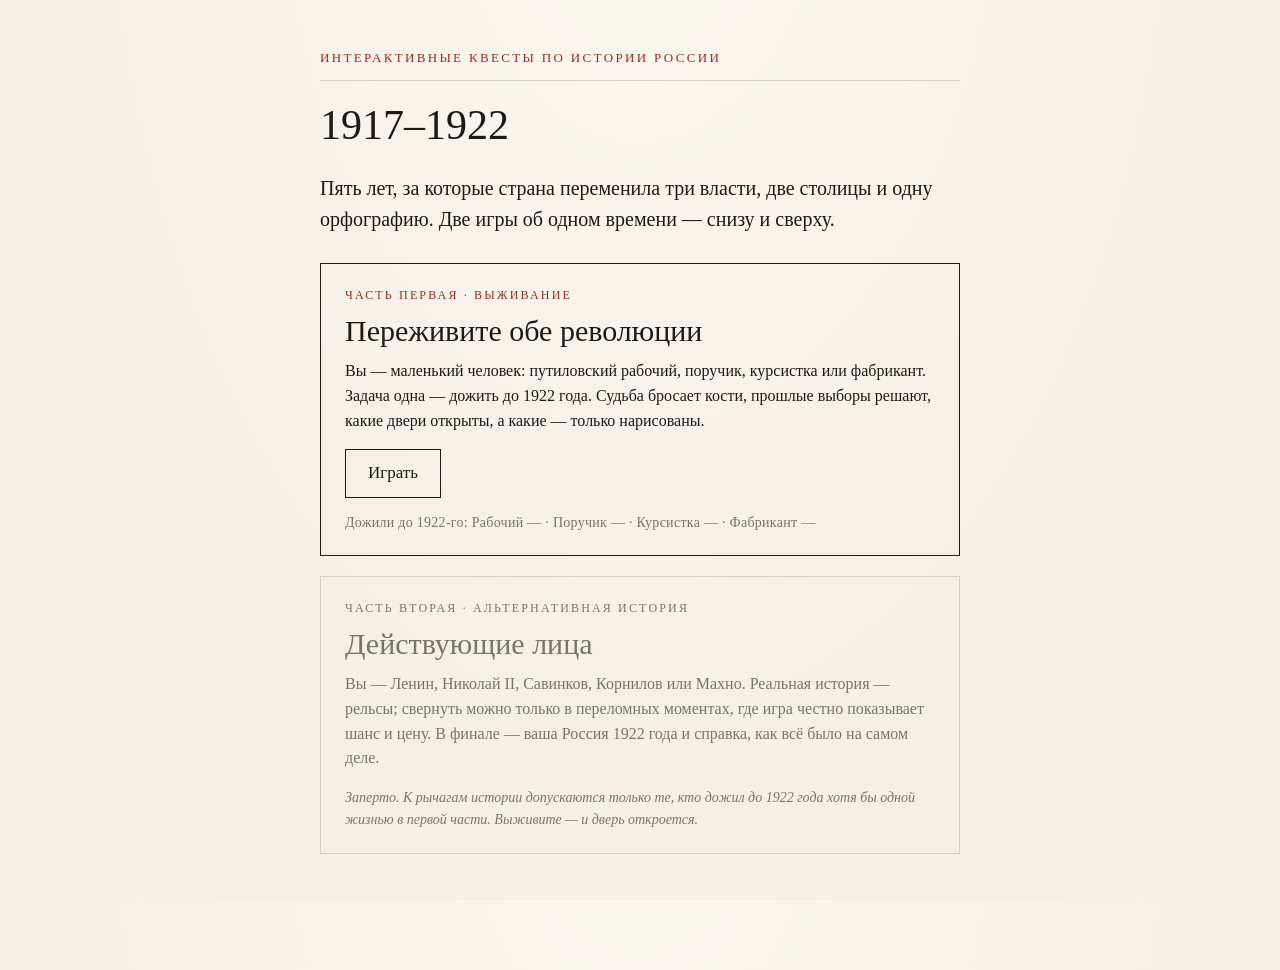
==== index.html @ d0fa3179 "fix" ====
<!DOCTYPE html>
<html lang="ru">
<head>
<meta charset="utf-8">
<meta name="viewport" content="width=device-width, initial-scale=1">
<title>1917–1922: интерактивные квесты по истории России</title>
<link rel="stylesheet" href="style.css?v=6">
<style>
.menu-part { border: 1px solid var(--ink); padding: 22px 24px; margin-bottom: 20px; }
.menu-part.locked { border-color: var(--line); color: var(--muted); }
.menu-eyebrow { font-size: 12px; letter-spacing: .18em; text-transform: uppercase; color: var(--accent); margin-bottom: 8px; }
.menu-part.locked .menu-eyebrow { color: var(--muted); }
.menu-part h2 { margin-bottom: 10px; }
.menu-part p { font-size: 16px; margin-bottom: 16px; }
.menu-lock { font-size: 14px; font-style: italic; margin-top: 4px; }
.menu-progress { font-size: 14px; color: var(--muted); margin-top: 14px; letter-spacing: .02em; }
.menu-progress b { color: var(--ink); font-weight: normal; }
.menu-part.locked .menu-progress b { color: var(--muted); }
a.menu-play { display: inline-block; font: inherit; font-size: 17px; color: var(--ink); border: 1px solid var(--ink); padding: 10px 22px; text-decoration: none; transition: background .15s, color .15s; }
a.menu-play:hover { background: var(--ink); color: var(--paper); }
</style>
</head>
<body>
<div id="app">
  <div class="card intro">
    <div class="meta">Интерактивные квесты по истории России</div>
    <h1>1917–1922</h1>
    <div class="body">
      <p>Пять лет, за которые страна переменила три власти, две столицы и одну орфографию. Две игры об одном времени — снизу и сверху.</p>
    </div>

    <div class="menu-part" style="margin-top:28px">
      <div class="menu-eyebrow">Часть первая · выживание</div>
      <h2>Переживите обе революции</h2>
      <p>Вы — маленький человек: путиловский рабочий, поручик, курсистка или фабрикант. Задача одна — дожить до 1922 года. Судьба бросает кости, прошлые выборы решают, какие двери открыты, а какие — только нарисованы.</p>
      <a class="menu-play" href="v1.html">Играть</a>
      <div class="menu-progress" id="progress"></div>
    </div>

    <div class="menu-part" id="part2">
      <div class="menu-eyebrow">Часть вторая · альтернативная история</div>
      <h2>Действующие лица</h2>
      <p>Вы — Ленин, Николай II, Савинков, Корнилов или Махно. Реальная история — рельсы; свернуть можно только в переломных моментах, где игра честно показывает шанс и цену. В финале — ваша Россия 1922 года и справка, как всё было на самом деле.</p>
      <span id="p2action"></span>
    </div>
  </div>
</div>
<script>
(function () {
  var BGS = [
    ['worker', 'Рабочий'],
    ['officer', 'Поручик'],
    ['intel', 'Курсистка'],
    ['merchant', 'Фабрикант'],
  ];
  var survived = false, chips = [];
  try {
    survived = localStorage.getItem('rr_survived') === '1';
    chips = BGS.map(function (b) {
      var ok = localStorage.getItem('rr_survived_' + b[0]) === '1';
      return ok ? '<b>' + b[1] + ' ✓</b>' : b[1] + ' —';
    });
  } catch (e) { survived = true; }

  document.getElementById('progress').innerHTML = chips.length
    ? 'Дожили до 1922-го: ' + chips.join(' · ')
    : '';

  var part2 = document.getElementById('part2');
  var action = document.getElementById('p2action');
  if (survived) {
    action.innerHTML = '<a class="menu-play" href="v2.html">Играть</a>';
  } else {
    part2.className += ' locked';
    action.innerHTML = '<div class="menu-lock">Заперто. К рычагам истории допускаются только те, кто дожил до 1922 года хотя бы одной жизнью в первой части. Выживите — и дверь откроется.</div>';
  }
})();
</script>
</body>
</html>
---- style.css ----
/* «Арзамасовский» бумажный стиль: серьёзная гарнитура, кремовая бумага, тёмно-красный акцент */

* { margin: 0; padding: 0; box-sizing: border-box; }

:root {
  --paper: #f5f0e6;
  --ink: #1c1a17;
  --accent: #9e2b25;
  --muted: #7a7469;
  --line: #d8d0bf;
}

html { height: 100%; }

body {
  min-height: 100%;
  background: var(--paper);
  background-image: radial-gradient(ellipse at 50% -20%, #fbf8f1 0%, var(--paper) 60%);
  color: var(--ink);
  font-family: Georgia, 'Times New Roman', serif;
  font-size: 19px;
  line-height: 1.55;
  padding: 48px 16px 96px;
}

#app { max-width: 640px; margin: 0 auto; }

.card { animation: appear .45s ease both; }
@keyframes appear {
  from { opacity: 0; transform: translateY(12px); }
  to   { opacity: 1; transform: none; }
}

.meta {
  font-size: 13px;
  letter-spacing: .18em;
  text-transform: uppercase;
  color: var(--accent);
  margin-bottom: 20px;
  padding-bottom: 12px;
  border-bottom: 1px solid var(--line);
}

h1 {
  font-size: 42px;
  line-height: 1.15;
  font-weight: normal;
  margin-bottom: 24px;
}

h2 {
  font-size: 30px;
  line-height: 1.2;
  font-weight: normal;
  margin-bottom: 18px;
}

.body p { margin-bottom: 16px; }
.body p:last-child { margin-bottom: 0; }

.choices { margin-top: 32px; }

.choice { margin-bottom: 14px; }

.choice button {
  display: block;
  width: 100%;
  text-align: left;
  font: inherit;
  font-size: 17px;
  line-height: 1.45;
  color: var(--ink);
  background: transparent;
  border: 1px solid var(--ink);
  padding: 13px 18px;
  cursor: pointer;
  transition: background .15s, color .15s;
}

.choice button:hover:not(:disabled) {
  background: var(--ink);
  color: var(--paper);
}

.choice.locked button {
  border-color: var(--line);
  color: var(--muted);
  cursor: not-allowed;
  background: transparent;
}

.locked-why {
  font-size: 14px;
  font-style: italic;
  color: var(--muted);
  padding: 6px 18px 0;
}

/* выбор персонажа */
.bg-choice button { padding: 16px 18px; }
.bg-name { display: block; font-size: 20px; margin-bottom: 4px; }
.bg-desc { display: block; font-size: 15px; font-style: italic; opacity: .75; }

/* интерлюдии */
.result .body { font-style: normal; }
.result .body p:first-child::first-letter { }

/* бросок судьбы */
.roll-overlay {
  position: fixed; inset: 0;
  background: rgba(28, 26, 23, .88);
  display: flex; align-items: center; justify-content: center;
  z-index: 10;
  animation: fadein .25s ease both;
}
@keyframes fadein { from { opacity: 0; } to { opacity: 1; } }

.roll-box { text-align: center; color: var(--paper); }
.roll-box .die { font-size: 96px; line-height: 1; }
.roll-box .roll-label {
  margin-top: 12px;
  font-size: 14px;
  letter-spacing: .18em;
  text-transform: uppercase;
  font-family: Georgia, serif;
}

/* концовки */
.ending .meta { border-bottom-color: currentColor; }

.ending.death {
  background: #171512;
  color: #efe8da;
  margin: -12px -20px;
  padding: 36px 20px 44px;
}
@media (min-width: 700px) {
  .ending.death { margin: -12px -36px; padding: 40px 36px 48px; }
}
.ending.death .meta { color: #c8543f; border-bottom-color: #3a352e; }
.ending.death .note { border-color: #3a352e; }
.ending.death .choice button { border-color: #efe8da; color: #efe8da; }
.ending.death .choice button:hover { background: #efe8da; color: #171512; }
.ending.death .path { color: #a89f8f; }

.ending.emigration .meta { color: #6c6353; border-bottom-color: var(--line); }
.ending.survival .meta { color: #4a5d3a; border-bottom-color: var(--line); }

.note {
  margin-top: 28px;
  padding: 16px 18px;
  border: 1px solid var(--line);
  font-size: 15px;
  line-height: 1.5;
}

.note-title {
  font-size: 12px;
  letter-spacing: .18em;
  text-transform: uppercase;
  color: var(--muted);
  margin-bottom: 8px;
}

.path { margin-top: 24px; font-size: 15px; color: var(--muted); }
.path ul { list-style: none; margin-top: 4px; }
.path li { padding: 3px 0; }
.path li::before { content: '— '; }

.intro .body p { font-size: 20px; }
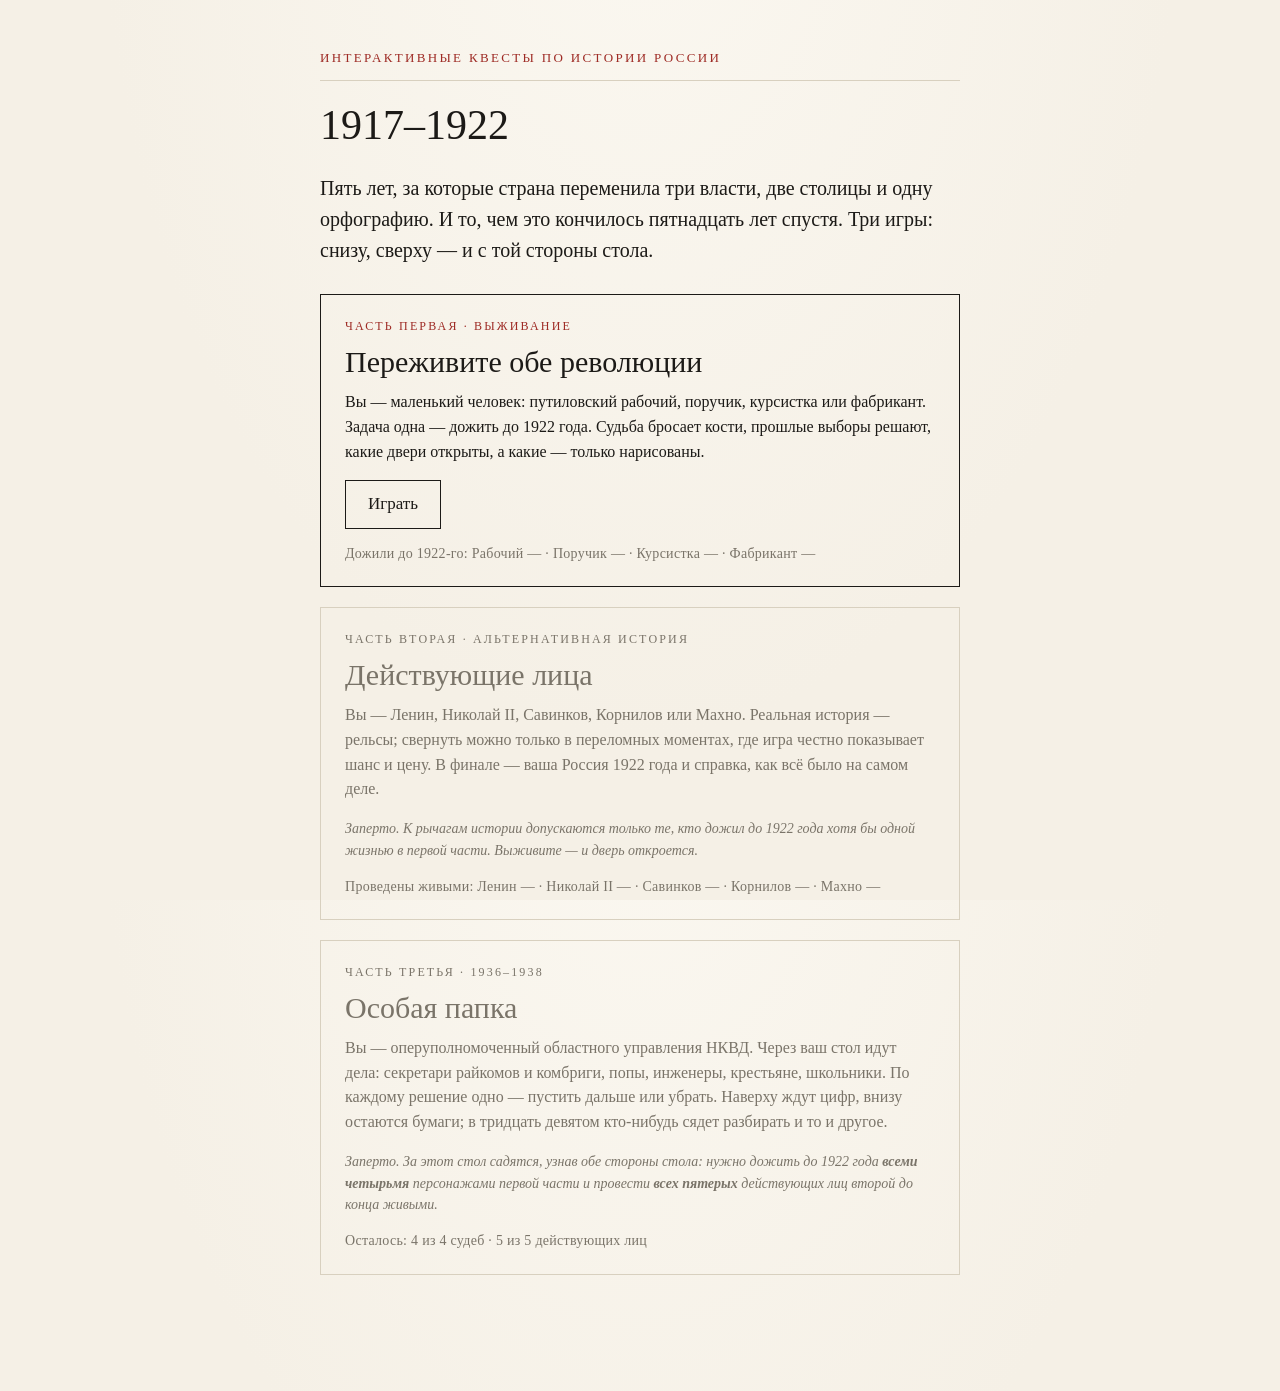
==== commit a4ea7ced: "added new mode + glossary" ====
--- a/index.html
+++ b/index.html
@@ -4,7 +4,7 @@
 <meta charset="utf-8">
 <meta name="viewport" content="width=device-width, initial-scale=1">
 <title>1917–1922: интерактивные квесты по истории России</title>
-<link rel="stylesheet" href="style.css?v=6">
+<link rel="stylesheet" href="style.css?v=12">
 <style>
 .menu-part { border: 1px solid var(--ink); padding: 22px 24px; margin-bottom: 20px; }
 .menu-part.locked { border-color: var(--line); color: var(--muted); }
@@ -26,7 +26,7 @@
     <div class="meta">Интерактивные квесты по истории России</div>
     <h1>1917–1922</h1>
     <div class="body">
-      <p>Пять лет, за которые страна переменила три власти, две столицы и одну орфографию. Две игры об одном времени — снизу и сверху.</p>
+      <p>Пять лет, за которые страна переменила три власти, две столицы и одну орфографию. И то, чем это кончилось пятнадцать лет спустя. Три игры: снизу, сверху — и с той стороны стола.</p>
     </div>
 
     <div class="menu-part" style="margin-top:28px">
@@ -42,6 +42,15 @@
       <h2>Действующие лица</h2>
       <p>Вы — Ленин, Николай II, Савинков, Корнилов или Махно. Реальная история — рельсы; свернуть можно только в переломных моментах, где игра честно показывает шанс и цену. В финале — ваша Россия 1922 года и справка, как всё было на самом деле.</p>
       <span id="p2action"></span>
+      <div class="menu-progress" id="progress2"></div>
+    </div>
+
+    <div class="menu-part" id="part3">
+      <div class="menu-eyebrow">Часть третья · 1936–1938</div>
+      <h2>Особая папка</h2>
+      <p>Вы — оперуполномоченный областного управления НКВД. Через ваш стол идут дела: секретари райкомов и комбриги, попы, инженеры, крестьяне, школьники. По каждому решение одно — пустить дальше или убрать. Наверху ждут цифр, внизу остаются бумаги; в тридцать девятом кто-нибудь сядет разбирать и то и другое.</p>
+      <span id="p3action"></span>
+      <div class="menu-progress" id="progress3"></div>
     </div>
   </div>
 </div>
@@ -74,6 +83,39 @@
     part2.className += ' locked';
     action.innerHTML = '<div class="menu-lock">Заперто. К рычагам истории допускаются только те, кто дожил до 1922 года хотя бы одной жизнью в первой части. Выживите — и дверь откроется.</div>';
   }
+
+  /* ---- часть третья: допуск только за полное прохождение первых двух ---- */
+  var CAMPS = [
+    ['lenin', 'Ленин'],
+    ['tsar', 'Николай II'],
+    ['savinkov', 'Савинков'],
+    ['kornilov', 'Корнилов'],
+    ['makhno', 'Махно'],
+  ];
+  var get = function (k) {
+    try { return localStorage.getItem(k) === '1'; } catch (e) { return false; }
+  };
+  var bgDone = BGS.map(function (b) { return get('rr_survived_' + b[0]); });
+  var campDone = CAMPS.map(function (c) { return get('rr_v2_alive_' + c[0]); });
+  var all = function (a) { return a.every(function (x) { return x; }); };
+
+  document.getElementById('progress2').innerHTML = 'Проведены живыми: ' +
+    CAMPS.map(function (c, i) {
+      return campDone[i] ? '<b>' + c[1] + ' ✓</b>' : c[1] + ' —';
+    }).join(' · ');
+
+  var part3 = document.getElementById('part3');
+  var action3 = document.getElementById('p3action');
+  if (all(bgDone) && all(campDone)) {
+    action3.innerHTML = '<a class="menu-play" href="v3.html">Играть</a>';
+    document.getElementById('progress3').innerHTML = 'Допуск оформлен.';
+  } else {
+    part3.className += ' locked';
+    action3.innerHTML = '<div class="menu-lock">Заперто. За этот стол садятся, узнав обе стороны стола: нужно дожить до 1922 года <b>всеми четырьмя</b> персонажами первой части и провести <b>всех пятерых</b> действующих лиц второй до конца живыми.</div>';
+    document.getElementById('progress3').innerHTML =
+      'Осталось: ' + bgDone.filter(function (x) { return !x; }).length + ' из 4 судеб · ' +
+      campDone.filter(function (x) { return !x; }).length + ' из 5 действующих лиц';
+  }
 })();
 </script>
 </body>
--- a/style.css
+++ b/style.css
@@ -168,3 +168,31 @@
 .path li::before { content: '— '; }
 
 .intro .body p { font-size: 20px; }
+
+/* ---------- глоссарий: сноски ---------- */
+
+.gloss {
+  border-bottom: 1px dotted var(--accent);
+  cursor: help;
+}
+.gloss:hover { background: rgba(158, 43, 37, .07); }
+.gloss:focus-visible {
+  outline: 2px solid var(--accent);
+  outline-offset: 2px;
+}
+.ending.death .gloss { border-bottom-color: #c8543f; }
+.ending.death .gloss:hover { background: rgba(200, 84, 63, .15); }
+
+.gloss-tip {
+  position: absolute;
+  z-index: 60;
+  background: #171512;
+  color: #efe8da;
+  padding: 11px 14px;
+  font-family: Georgia, 'Times New Roman', serif;
+  font-size: 15px;
+  line-height: 1.45;
+  box-shadow: 0 6px 24px rgba(0, 0, 0, .35);
+  pointer-events: none;
+}
+.gloss-tip[hidden] { display: none; }
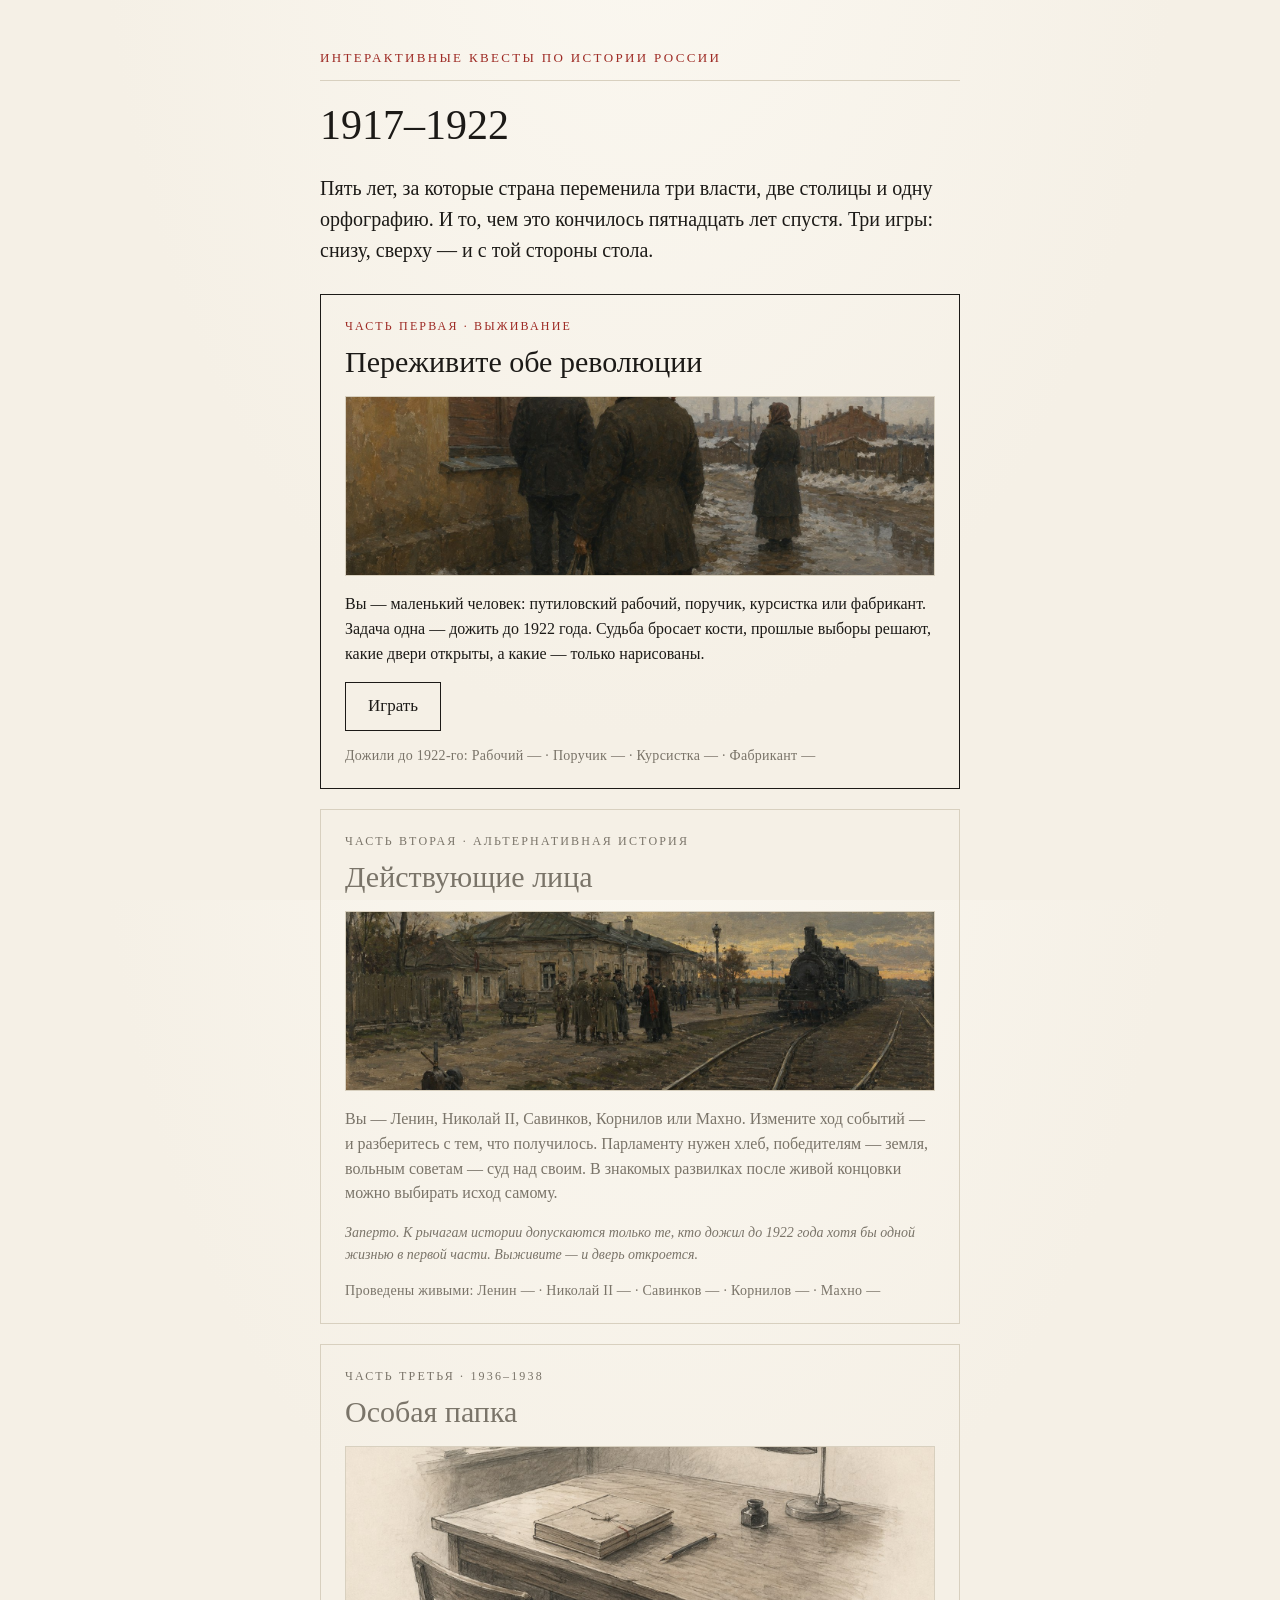
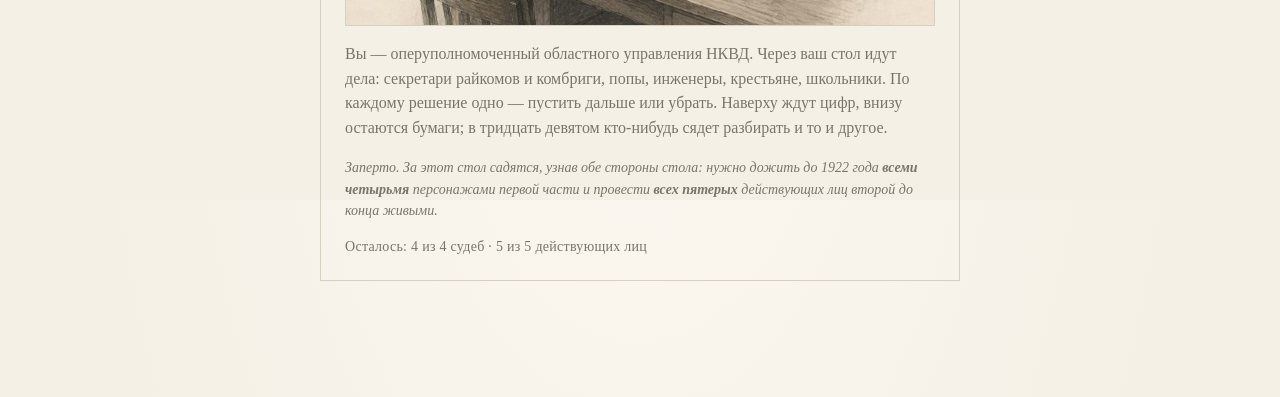
==== commit b2ee828a: "Save playable edition and dossier artwork before remaster" ====
--- a/index.html
+++ b/index.html
@@ -4,7 +4,7 @@
 <meta charset="utf-8">
 <meta name="viewport" content="width=device-width, initial-scale=1">
 <title>1917–1922: интерактивные квесты по истории России</title>
-<link rel="stylesheet" href="style.css?v=12">
+<link rel="stylesheet" href="style.css?v=25">
 <style>
 .menu-part { border: 1px solid var(--ink); padding: 22px 24px; margin-bottom: 20px; }
 .menu-part.locked { border-color: var(--line); color: var(--muted); }
@@ -32,6 +32,7 @@
     <div class="menu-part" style="margin-top:28px">
       <div class="menu-eyebrow">Часть первая · выживание</div>
       <h2>Переживите обе революции</h2>
+      <img class="menu-art" src="images/small-life.jpg" alt="Очередь у лавки в рабочем предместье" width="1536" height="1024" decoding="async">
       <p>Вы — маленький человек: путиловский рабочий, поручик, курсистка или фабрикант. Задача одна — дожить до 1922 года. Судьба бросает кости, прошлые выборы решают, какие двери открыты, а какие — только нарисованы.</p>
       <a class="menu-play" href="v1.html">Играть</a>
       <div class="menu-progress" id="progress"></div>
@@ -40,7 +41,8 @@
     <div class="menu-part" id="part2">
       <div class="menu-eyebrow">Часть вторая · альтернативная история</div>
       <h2>Действующие лица</h2>
-      <p>Вы — Ленин, Николай II, Савинков, Корнилов или Махно. Реальная история — рельсы; свернуть можно только в переломных моментах, где игра честно показывает шанс и цену. В финале — ваша Россия 1922 года и справка, как всё было на самом деле.</p>
+      <img class="menu-art" src="images/turning-point.jpg" alt="Станция и расходящиеся железнодорожные пути" width="1536" height="1024" loading="lazy" decoding="async">
+      <p>Вы — Ленин, Николай II, Савинков, Корнилов или Махно. Измените ход событий — и разберитесь с тем, что получилось. Парламенту нужен хлеб, победителям — земля, вольным советам — суд над своим. В знакомых развилках после живой концовки можно выбирать исход самому.</p>
       <span id="p2action"></span>
       <div class="menu-progress" id="progress2"></div>
     </div>
@@ -48,6 +50,7 @@
     <div class="menu-part" id="part3">
       <div class="menu-eyebrow">Часть третья · 1936–1938</div>
       <h2>Особая папка</h2>
+      <img class="menu-art sketch" src="images/special-folder.jpg" alt="Карандашная зарисовка папки на рабочем столе" width="1536" height="1024" loading="lazy" decoding="async">
       <p>Вы — оперуполномоченный областного управления НКВД. Через ваш стол идут дела: секретари райкомов и комбриги, попы, инженеры, крестьяне, школьники. По каждому решение одно — пустить дальше или убрать. Наверху ждут цифр, внизу остаются бумаги; в тридцать девятом кто-нибудь сядет разбирать и то и другое.</p>
       <span id="p3action"></span>
       <div class="menu-progress" id="progress3"></div>
--- a/style.css
+++ b/style.css
@@ -196,3 +196,38 @@
   pointer-events: none;
 }
 .gloss-tip[hidden] { display: none; }
+
+/* Quiet illustrations and reader controls. */
+.illustration { margin: 0 0 25px; }
+.illustration img { display: block; width: 100%; height: auto; border: 1px solid var(--line); }
+.illustration-small { max-width: 360px; margin: 22px auto; }
+.intro > .illustration { max-width: 420px; }
+.menu-art { display: block; width: 100%; height: 180px; object-fit: cover; object-position: center 55%; margin: 16px 0; border: 1px solid var(--line); }
+.menu-art.sketch { object-position: center 65%; }
+.choice-sub { display: block; font-size: 14px; opacity: .8; margin-top: 5px; }
+.save-note, .memory-note, .life-status { font-size: 14px; color: var(--muted); margin-top: 16px; }
+.life-status { margin: -4px 0 18px; }
+.memory-note { padding: 10px 0; border-bottom: 1px solid var(--line); }
+.reading-note { margin-top: 20px; font-size: 16px; border-top: 1px solid var(--line); }
+.reading-note summary { cursor: pointer; padding: 12px 0; color: inherit; }
+.reading-note > div { padding: 0 0 12px; }
+.reading-note p { margin-bottom: 12px; }
+.reading-note .note, .reading-note .path { margin-top: 0; }
+.text-button { background: transparent; border: 0; border-bottom: 1px solid currentColor; color: inherit; padding: 4px 0; font: inherit; font-size: 15px; cursor: pointer; }
+.fate-dialog { width: min(600px, calc(100% - 32px)); max-height: calc(100% - 32px); margin: auto; padding: 28px; color: var(--ink); background: var(--paper); border: 1px solid var(--ink); font: inherit; }
+.fate-dialog::backdrop { background: rgba(28, 26, 23, .75); }
+.fate-explain { font-size: 15px; margin-top: 16px; color: var(--muted); }
+.fate-dialog .choices { margin-top: 22px; }
+button:focus-visible, a:focus-visible, summary:focus-visible { outline: 2px solid var(--accent); outline-offset: 4px; }
+.choice button:disabled { cursor: default; }
+h1:focus, h2:focus { outline: none; }
+@media (max-width: 560px) {
+  body { padding-top: 24px; font-size: 18px; }
+  h1 { font-size: 34px; }
+  h2 { font-size: 27px; }
+  .intro .body p { font-size: 18px; }
+  .fate-dialog { padding: 20px; }
+}
+@media (prefers-reduced-motion: reduce) {
+  *, *::before, *::after { animation: none !important; transition: none !important; }
+}
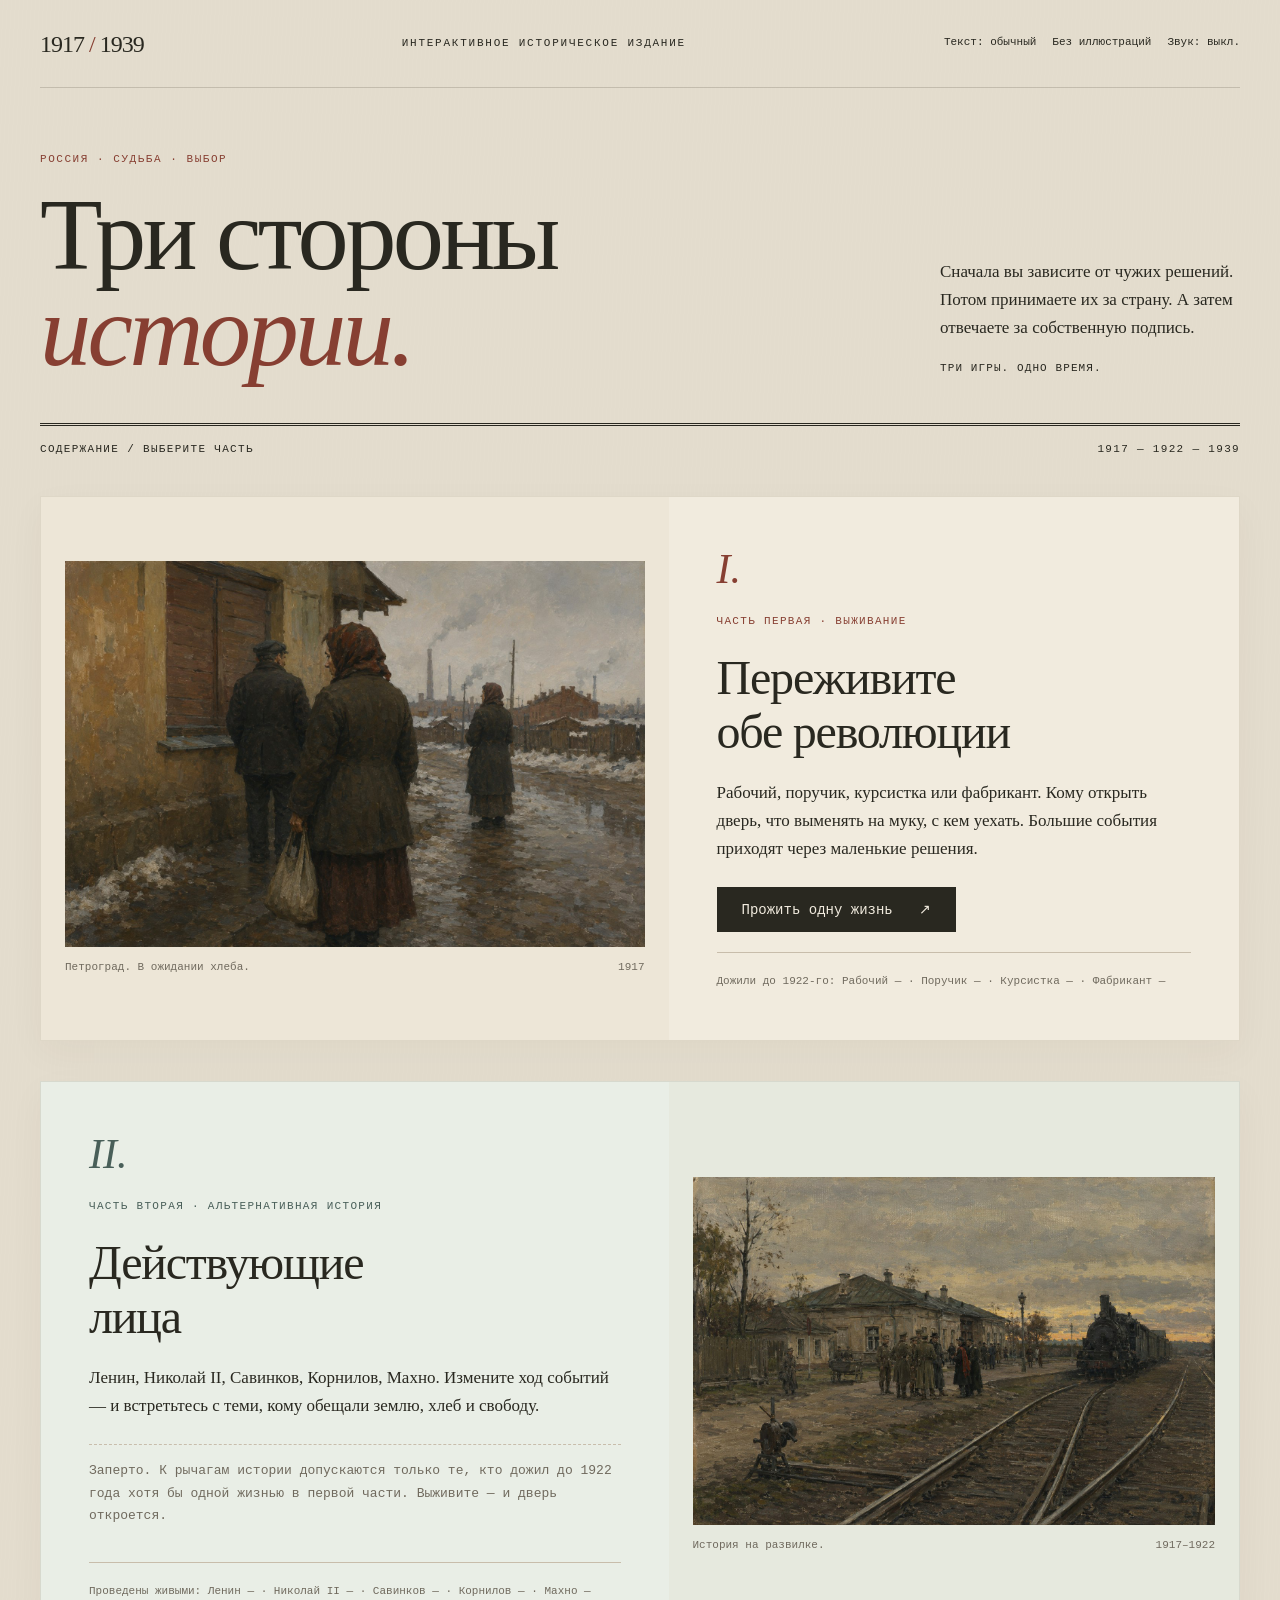
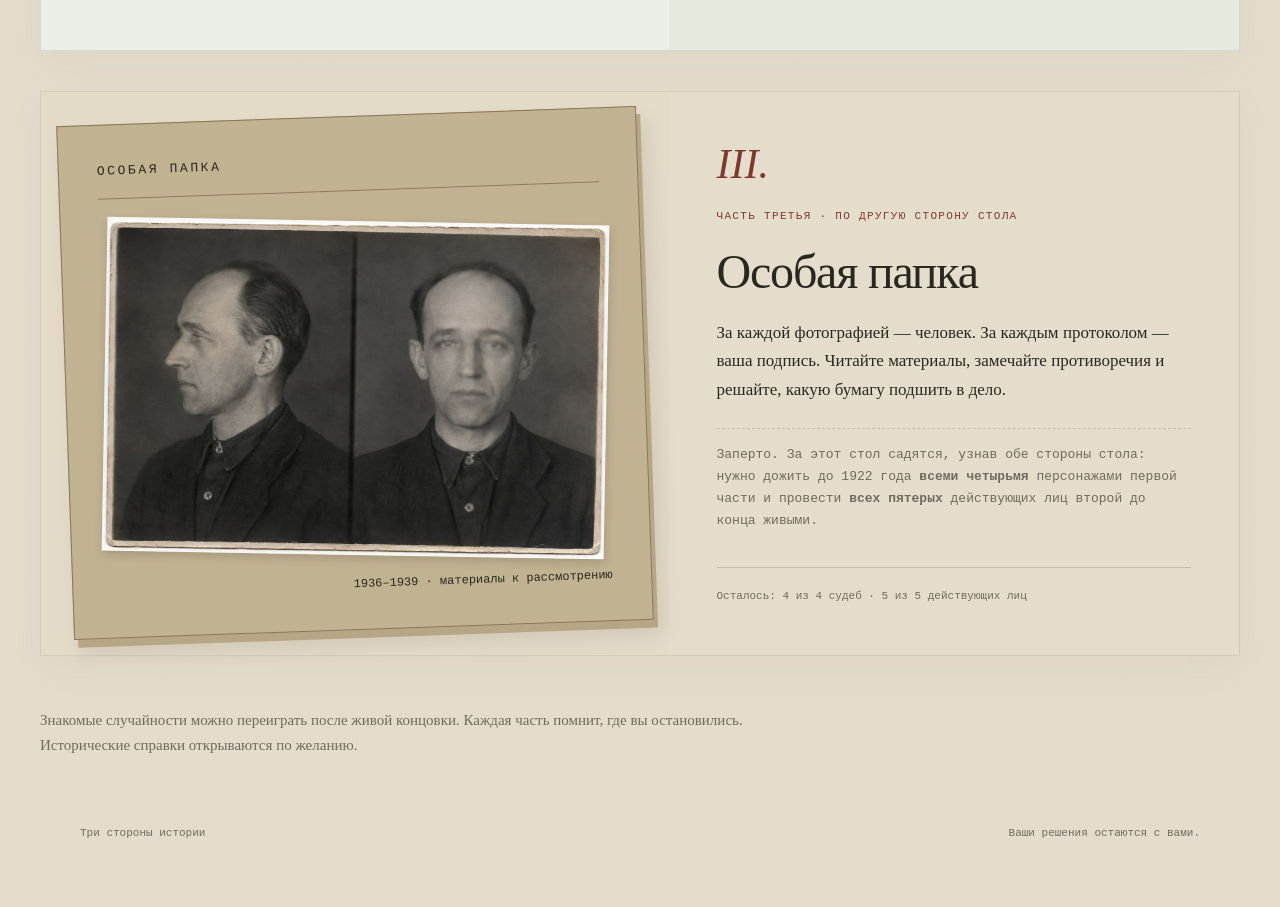
==== commit 9892d208: "Remaster all three games with editorial layouts and interactive dossiers" ====
--- a/index.html
+++ b/index.html
@@ -3,60 +3,35 @@
 <head>
 <meta charset="utf-8">
 <meta name="viewport" content="width=device-width, initial-scale=1">
-<title>1917–1922: интерактивные квесты по истории России</title>
-<link rel="stylesheet" href="style.css?v=25">
-<style>
-.menu-part { border: 1px solid var(--ink); padding: 22px 24px; margin-bottom: 20px; }
-.menu-part.locked { border-color: var(--line); color: var(--muted); }
-.menu-eyebrow { font-size: 12px; letter-spacing: .18em; text-transform: uppercase; color: var(--accent); margin-bottom: 8px; }
-.menu-part.locked .menu-eyebrow { color: var(--muted); }
-.menu-part h2 { margin-bottom: 10px; }
-.menu-part p { font-size: 16px; margin-bottom: 16px; }
-.menu-lock { font-size: 14px; font-style: italic; margin-top: 4px; }
-.menu-progress { font-size: 14px; color: var(--muted); margin-top: 14px; letter-spacing: .02em; }
-.menu-progress b { color: var(--ink); font-weight: normal; }
-.menu-part.locked .menu-progress b { color: var(--muted); }
-a.menu-play { display: inline-block; font: inherit; font-size: 17px; color: var(--ink); border: 1px solid var(--ink); padding: 10px 22px; text-decoration: none; transition: background .15s, color .15s; }
-a.menu-play:hover { background: var(--ink); color: var(--paper); }
-</style>
+<title>Три стороны истории · 1917–1939</title>
+<link rel="stylesheet" href="style.css?v=30">
+<link rel="stylesheet" href="remaster.css?v=30">
+<link rel="stylesheet" href="reader.css?v=30">
 </head>
-<body>
-<div id="app">
-  <div class="card intro">
-    <div class="meta">Интерактивные квесты по истории России</div>
-    <h1>1917–1922</h1>
-    <div class="body">
-      <p>Пять лет, за которые страна переменила три власти, две столицы и одну орфографию. И то, чем это кончилось пятнадцать лет спустя. Три игры: снизу, сверху — и с той стороны стола.</p>
-    </div>
-
-    <div class="menu-part" style="margin-top:28px">
-      <div class="menu-eyebrow">Часть первая · выживание</div>
-      <h2>Переживите обе революции</h2>
-      <img class="menu-art" src="images/small-life.jpg" alt="Очередь у лавки в рабочем предместье" width="1536" height="1024" decoding="async">
-      <p>Вы — маленький человек: путиловский рабочий, поручик, курсистка или фабрикант. Задача одна — дожить до 1922 года. Судьба бросает кости, прошлые выборы решают, какие двери открыты, а какие — только нарисованы.</p>
-      <a class="menu-play" href="v1.html">Играть</a>
-      <div class="menu-progress" id="progress"></div>
-    </div>
-
-    <div class="menu-part" id="part2">
-      <div class="menu-eyebrow">Часть вторая · альтернативная история</div>
-      <h2>Действующие лица</h2>
-      <img class="menu-art" src="images/turning-point.jpg" alt="Станция и расходящиеся железнодорожные пути" width="1536" height="1024" loading="lazy" decoding="async">
-      <p>Вы — Ленин, Николай II, Савинков, Корнилов или Махно. Измените ход событий — и разберитесь с тем, что получилось. Парламенту нужен хлеб, победителям — земля, вольным советам — суд над своим. В знакомых развилках после живой концовки можно выбирать исход самому.</p>
-      <span id="p2action"></span>
-      <div class="menu-progress" id="progress2"></div>
-    </div>
-
-    <div class="menu-part" id="part3">
-      <div class="menu-eyebrow">Часть третья · 1936–1938</div>
-      <h2>Особая папка</h2>
-      <img class="menu-art sketch" src="images/special-folder.jpg" alt="Карандашная зарисовка папки на рабочем столе" width="1536" height="1024" loading="lazy" decoding="async">
-      <p>Вы — оперуполномоченный областного управления НКВД. Через ваш стол идут дела: секретари райкомов и комбриги, попы, инженеры, крестьяне, школьники. По каждому решение одно — пустить дальше или убрать. Наверху ждут цифр, внизу остаются бумаги; в тридцать девятом кто-нибудь сядет разбирать и то и другое.</p>
-      <span id="p3action"></span>
-      <div class="menu-progress" id="progress3"></div>
-    </div>
-  </div>
-</div>
+<body class="menu-page">
+<a class="skip-link" href="#app">К содержанию</a>
+<header class="edition-bar"><a class="edition-brand" href="index.html">1917<span> / </span>1939</a><span class="edition-label">Интерактивное историческое издание</span><div id="reader-tools"></div></header>
+<main id="app">
+<header class="cover-heading">
+<div><div class="meta">Россия · судьба · выбор</div><h1>Три стороны<br><em>истории.</em></h1></div>
+<div class="cover-intro">Сначала вы зависите от чужих решений. Потом принимаете их за страну. А затем отвечаете за собственную подпись.<small>Три игры. Одно время.</small></div>
+</header>
+<div class="contents-line"><span>Содержание / выберите часть</span><span>1917 — 1922 — 1939</span></div>
+<section class="menu-part">
+<figure class="menu-picture" data-reader-art><img class="menu-art" src="images/small-life.jpg" alt="Очередь у лавки в рабочем предместье" width="1536" height="1024"><figcaption><span>Петроград. В ожидании хлеба.</span><span>1917</span></figcaption></figure>
+<div class="menu-copy"><span class="menu-number" aria-hidden="true">I.</span><div class="menu-eyebrow">Часть первая · выживание</div><h2>Переживите<br>обе революции</h2><p>Рабочий, поручик, курсистка или фабрикант. Кому открыть дверь, что выменять на муку, с кем уехать. Большие события приходят через маленькие решения.</p><a class="menu-play" href="v1.html">Прожить одну жизнь</a><div class="menu-progress" id="progress"></div></div>
+</section>
+<section class="menu-part" id="part2">
+<figure class="menu-picture" data-reader-art><img class="menu-art" src="images/turning-point.jpg" alt="Станция и расходящиеся железнодорожные пути" width="1536" height="1024" loading="lazy"><figcaption><span>История на развилке.</span><span>1917–1922</span></figcaption></figure>
+<div class="menu-copy"><span class="menu-number" aria-hidden="true">II.</span><div class="menu-eyebrow">Часть вторая · альтернативная история</div><h2>Действующие<br>лица</h2><p>Ленин, Николай II, Савинков, Корнилов, Махно. Измените ход событий — и встретьтесь с теми, кому обещали землю, хлеб и свободу.</p><span id="p2action"></span><div class="menu-progress" id="progress2"></div></div>
+</section>
+<section class="menu-part menu-folder" id="part3">
+<div class="menu-picture" data-reader-art><div class="folder-display"><img src="images/dossiers/ck-c1-zemtsov.jpg" alt="Фотокарточка Земцова: профиль и анфас" loading="lazy"><span>1936–1939 · материалы к рассмотрению</span></div></div>
+<div class="menu-copy"><span class="menu-number" aria-hidden="true">III.</span><div class="menu-eyebrow">Часть третья · по другую сторону стола</div><h2>Особая папка</h2><p>За каждой фотографией — человек. За каждым протоколом — ваша подпись. Читайте материалы, замечайте противоречия и решайте, какую бумагу подшить в дело.</p><span id="p3action"></span><div class="menu-progress" id="progress3"></div></div>
+</section>
+<p class="edition-note">Знакомые случайности можно переиграть после живой концовки. Каждая часть помнит, где вы остановились. Исторические справки открываются по желанию.</p>
+</main>
+<footer class="site-footer"><span>Три стороны истории</span><span>Ваши решения остаются с вами.</span></footer>
 <script>
 (function () {
   var BGS = [
@@ -121,5 +96,7 @@
   }
 })();
 </script>
+
+<script src="reader.js?v=30"></script>
 </body>
 </html>
--- a/remaster.css
+++ b/remaster.css
@@ -0,0 +1,59 @@
+/* Three volumes of one edition. Layout is kept separate from game rules. */
+:root{--paper:#f1ebde;--ink:#292820;--accent:#873f32;--muted:#706a5e;--line:#c8bdab;--desk:#d5cbbb}
+body{padding:0 28px 64px;background:var(--desk);background-image:repeating-linear-gradient(93deg,transparent 0 3px,#ffffff07 3px 4px);font-size:19px;line-height:1.65}
+body.mode-2{--desk:#bdc5c2;--paper:#eff0e6;--accent:#495f59;--line:#bdc8bf;--muted:#606e65}
+body.mode-3{--desk:#454b41;--paper:#eae4d5;--accent:#833e32;--line:#c3b8a3;--muted:#726957}
+a{color:inherit;text-underline-offset:4px}
+.edition-bar{max-width:1200px;margin:auto;min-height:88px;display:flex;align-items:center;justify-content:space-between;gap:20px;border-bottom:1px solid #655b4b40;font:12px/1.4 'Courier New',monospace;letter-spacing:.1em;text-transform:uppercase}
+.edition-brand{font:24px/1 Georgia,serif;letter-spacing:-1px;text-decoration:none;white-space:nowrap}
+.edition-brand span{color:var(--accent)}
+.edition-label{font-size:11px;letter-spacing:.16em}
+.mode-3>.edition-bar{color:#eee8da;border-bottom-color:#eee8da35}.mode-3 .edition-brand span{color:#d29b7c}
+.edition-nav{display:flex;align-items:center;gap:20px}.edition-nav a{text-decoration:none;padding:10px 0}.edition-nav a:hover{text-decoration:underline}
+#app{max-width:1120px;margin:36px auto 0}
+.card{background:var(--paper);padding:clamp(24px,4.5vw,60px);box-shadow:0 2px 2px #29251a15,0 20px 60px #29251a12;border:1px solid #766b5520;position:relative}
+.meta{font:11px/1.7 'Courier New',monospace;letter-spacing:.14em;margin-bottom:24px;padding-bottom:14px}
+h1{font-size:clamp(38px,4.7vw,62px);letter-spacing:-.035em;line-height:1.06;margin-bottom:28px}
+h2{font-size:clamp(30px,3.5vw,44px);letter-spacing:-.025em;line-height:1.13}
+.body p{margin-bottom:1em}.body p:last-child{margin-bottom:0}
+.intro .body p{font-size:1em}.intro .body p:first-child{font-size:1.12em}
+.illustration img{height:auto;max-width:100%;border:0}.illustration{margin:0}.intro>.illustration{max-width:none}
+.choices{counter-reset:decision;margin-top:30px}.choice{counter-increment:decision;margin-bottom:12px}
+.choice button{position:relative;background:#ffffff24;border-color:var(--line);padding:17px 22px;font-size:17px;transition:background .15s,border-color .15s,transform .15s;border-left:3px solid var(--accent)}
+.choice button:hover:not(:disabled){background:#ffffff70;color:var(--ink);border-color:var(--accent);transform:translateX(3px)}
+.choice button:disabled{opacity:.72}.choice.locked button{border-left-color:var(--line);color:var(--muted)}
+.locked-why,.choice-hint,.bif-meta{font-size:13px}
+.reading-note{font-size:15px;border-top:1px solid var(--line);margin-top:24px}.reading-note summary{padding:14px 0}.reading-note[open]{padding-bottom:8px}
+.path{font-size:14px}.save-note{font:11px/1.7 'Courier New',monospace;margin-top:22px}
+.world,.realhist,.note{background:#ffffff25;border-color:var(--line)}
+.ending,.result{max-width:850px;margin:0 auto}.result{padding-top:65px;padding-bottom:65px}.result:not(:has(>.meta))::before{content:'ПОСЛЕДСТВИЯ РЕШЕНИЯ';display:block;font:11px 'Courier New',monospace;letter-spacing:.17em;color:var(--accent);margin-bottom:28px}
+.ending.death{--ink:#ece4d5;--muted:#bdb39f;--line:#514b40;margin:0 auto;padding:clamp(24px,4.5vw,60px);background:#272922;color:var(--ink)}
+.ending.death .choice button:hover{background:#ece4d5;color:#272922}.ending .path{max-height:360px;overflow:auto;padding-right:10px}
+.fate-dialog{box-shadow:0 30px 100px #0006}.fate-dialog h2{font-size:34px}
+.site-footer{max-width:1120px;margin:28px auto 0;display:flex;justify-content:space-between;gap:20px;font:11px/1.6 'Courier New',monospace;color:var(--muted)}
+.mode-3>.site-footer{color:#ccc9bc}
+.skip-link{position:fixed;left:18px;top:-100px;background:var(--paper);padding:10px;z-index:100}.skip-link:focus{top:10px}
+/* Contents page: generous image area preserves the complete paintings. */
+.menu-page #app{max-width:1200px;margin-top:0}.menu-page{--desk:#e3dccd}
+.cover-heading{padding:62px 0 44px;display:grid;grid-template-columns:1fr 300px;gap:40px;align-items:end;border-bottom:3px double var(--ink)}
+.cover-heading .meta{border:0;padding:0;margin-bottom:18px}.cover-heading h1{font-size:clamp(56px,8vw,108px);margin:0;line-height:.94}.cover-heading h1 em{font-weight:normal;color:var(--accent)}
+.cover-intro{font-size:17px;line-height:1.65;padding-bottom:5px}.cover-intro small{display:block;margin-top:20px;font:11px 'Courier New',monospace;text-transform:uppercase;letter-spacing:.1em}
+.contents-line{display:flex;justify-content:space-between;padding:17px 0;font:11px 'Courier New',monospace;letter-spacing:.12em;text-transform:uppercase}
+.menu-part{display:grid;grid-template-columns:minmax(0,1.1fr) minmax(0,1fr);gap:0;margin:24px 0 40px;background:var(--paper);box-shadow:0 12px 35px #4336240a;border:1px solid #8c7f6630}
+.menu-picture{padding:24px;display:flex;flex-direction:column;justify-content:center;position:relative;background:#d1c5ad25}
+.menu-art{display:block;width:100%;height:auto;object-fit:contain;margin:0;border:0}
+.menu-picture figcaption{font:11px/1.6 'Courier New',monospace;color:var(--muted);margin-top:12px;display:flex;justify-content:space-between;gap:16px}
+.menu-copy{padding:clamp(24px,4vw,48px);position:relative}.menu-eyebrow{font:11px/1.6 'Courier New',monospace;letter-spacing:.12em;text-transform:uppercase;color:var(--accent);margin-bottom:20px}
+.menu-copy h2{font-size:clamp(32px,3.8vw,48px);margin-bottom:20px}.menu-copy p{font-size:17px;line-height:1.65;margin-bottom:24px}
+.menu-number{font:italic 42px Georgia,serif;color:var(--accent);display:block;margin-bottom:20px}
+.menu-play{display:inline-block;background:var(--ink);color:var(--paper);padding:13px 24px;font:14px 'Courier New',monospace;text-decoration:none;border:1px solid var(--ink)}
+.menu-play::after{content:' ↗';margin-left:18px}.menu-play:hover{background:var(--accent);border-color:var(--accent)}
+.menu-progress{font:11px/1.9 'Courier New',monospace;color:var(--muted);padding-top:18px;margin-top:20px;border-top:1px solid var(--line)}
+.menu-progress b{color:var(--ink);font-weight:normal}.menu-lock{font:13px/1.7 'Courier New',monospace;color:var(--muted);padding:15px 0;border-top:1px dashed var(--line)}
+.menu-part:nth-of-type(2){--paper:#e9eee6;--accent:#495f59}.menu-part:nth-of-type(2) .menu-picture{order:2}
+.menu-folder{--paper:#e5ddcc;--accent:#80392d}.folder-display{min-height:360px;padding:38px;background:#c1b291;transform:rotate(-2deg);border:1px solid #897857;box-shadow:4px 8px 0 #b7a685,8px 14px 20px #4f413822}
+.folder-display::before{content:'ОСОБАЯ ПАПКА';display:block;font:13px 'Courier New',monospace;letter-spacing:.2em;border-bottom:1px solid #8e7c5f;padding-bottom:20px}
+.folder-display img{width:100%;height:auto;display:block;transform:rotate(3deg);margin:30px 0 22px;box-shadow:1px 4px 8px #45382b35}.folder-display span{font:12px 'Courier New',monospace;display:block;text-align:right}
+.edition-note{padding:12px 0 40px;max-width:750px;font-size:15px;color:var(--muted)}
+@media(max-width:800px){body{padding:0 16px 40px}.edition-bar{min-height:76px;flex-wrap:wrap;padding:16px 0;gap:12px}.edition-label{display:none}.edition-nav{gap:14px}#app{margin-top:20px}.cover-heading{grid-template-columns:1fr;padding-top:40px;gap:25px}.cover-intro{max-width:500px}.menu-part{grid-template-columns:1fr}.menu-part:nth-of-type(2) .menu-picture{order:0}.menu-picture{padding:18px}.menu-copy{padding:28px}.menu-copy .menu-number{position:absolute;right:26px;top:18px;opacity:.35}.menu-copy h2{max-width:85%}.folder-display{max-width:450px;min-height:0;margin:12px auto}.site-footer{flex-wrap:wrap}.card{padding:26px}.result{padding-top:36px}.contents-line span:last-child{display:none}}
+@media(prefers-reduced-motion:reduce){*{scroll-behavior:auto!important}.choice button:hover{transform:none!important}}
--- a/reader.css
+++ b/reader.css
@@ -0,0 +1,41 @@
+#reader-tools {
+  display: flex;
+  align-items: center;
+  justify-content: flex-end;
+  flex-wrap: wrap;
+  gap: 4px 16px;
+  font-family: ui-monospace, 'Courier New', monospace;
+  font-size: 11px;
+  line-height: 1.4;
+}
+#reader-tools button {
+  min-height: 38px;
+  padding: 6px 0;
+  border: 0;
+  border-bottom: 1px solid transparent;
+  background: transparent;
+  color: inherit;
+  font: inherit;
+  cursor: pointer;
+}
+#reader-tools button:hover { border-bottom-color: currentColor; }
+#reader-tools button[aria-pressed="true"] { color: var(--accent, #9e2b25); border-bottom-color: currentColor; }
+#reader-tools button:focus-visible { outline: 2px solid currentColor; outline-offset: 4px; }
+#reader-tools button:disabled { opacity: .5; cursor: default; }
+.reader-status:empty { display: none; }
+.reader-status { flex-basis: 100%; max-width: 32em; }
+body[data-reader-size="large"] { --reader-copy-size: 22px; }
+body[data-reader-size="small"] { --reader-copy-size: 17px; }
+body[data-reader-size="large"] :is(.body, .choice button, .f-val, .world, .realhist, .reading-note > div),
+body[data-reader-size="small"] :is(.body, .choice button, .f-val, .world, .realhist, .reading-note > div) {
+  font-size: var(--reader-copy-size);
+  line-height: 1.65;
+}
+.reader-plain :is(.illustration, .menu-art, .scene-art, .margin-art, .dossier-photo, .case-photo, [data-reader-art]) { display: none !important; }
+.reader-plain .menu-part, .reader-plain .intro-layout, .reader-plain .dossier-identity { grid-template-columns: minmax(0, 1fr); }
+.reader-plain .intro-art, .reader-plain .archive-contact-sheet { display: none; }
+.mode-3 #reader-tools button[aria-pressed="true"] { color: #e4b99b; }
+@media (max-width: 600px) {
+  #reader-tools { justify-content: flex-start; gap: 4px 14px; }
+  body[data-reader-size="large"] { --reader-copy-size: 21px; }
+}
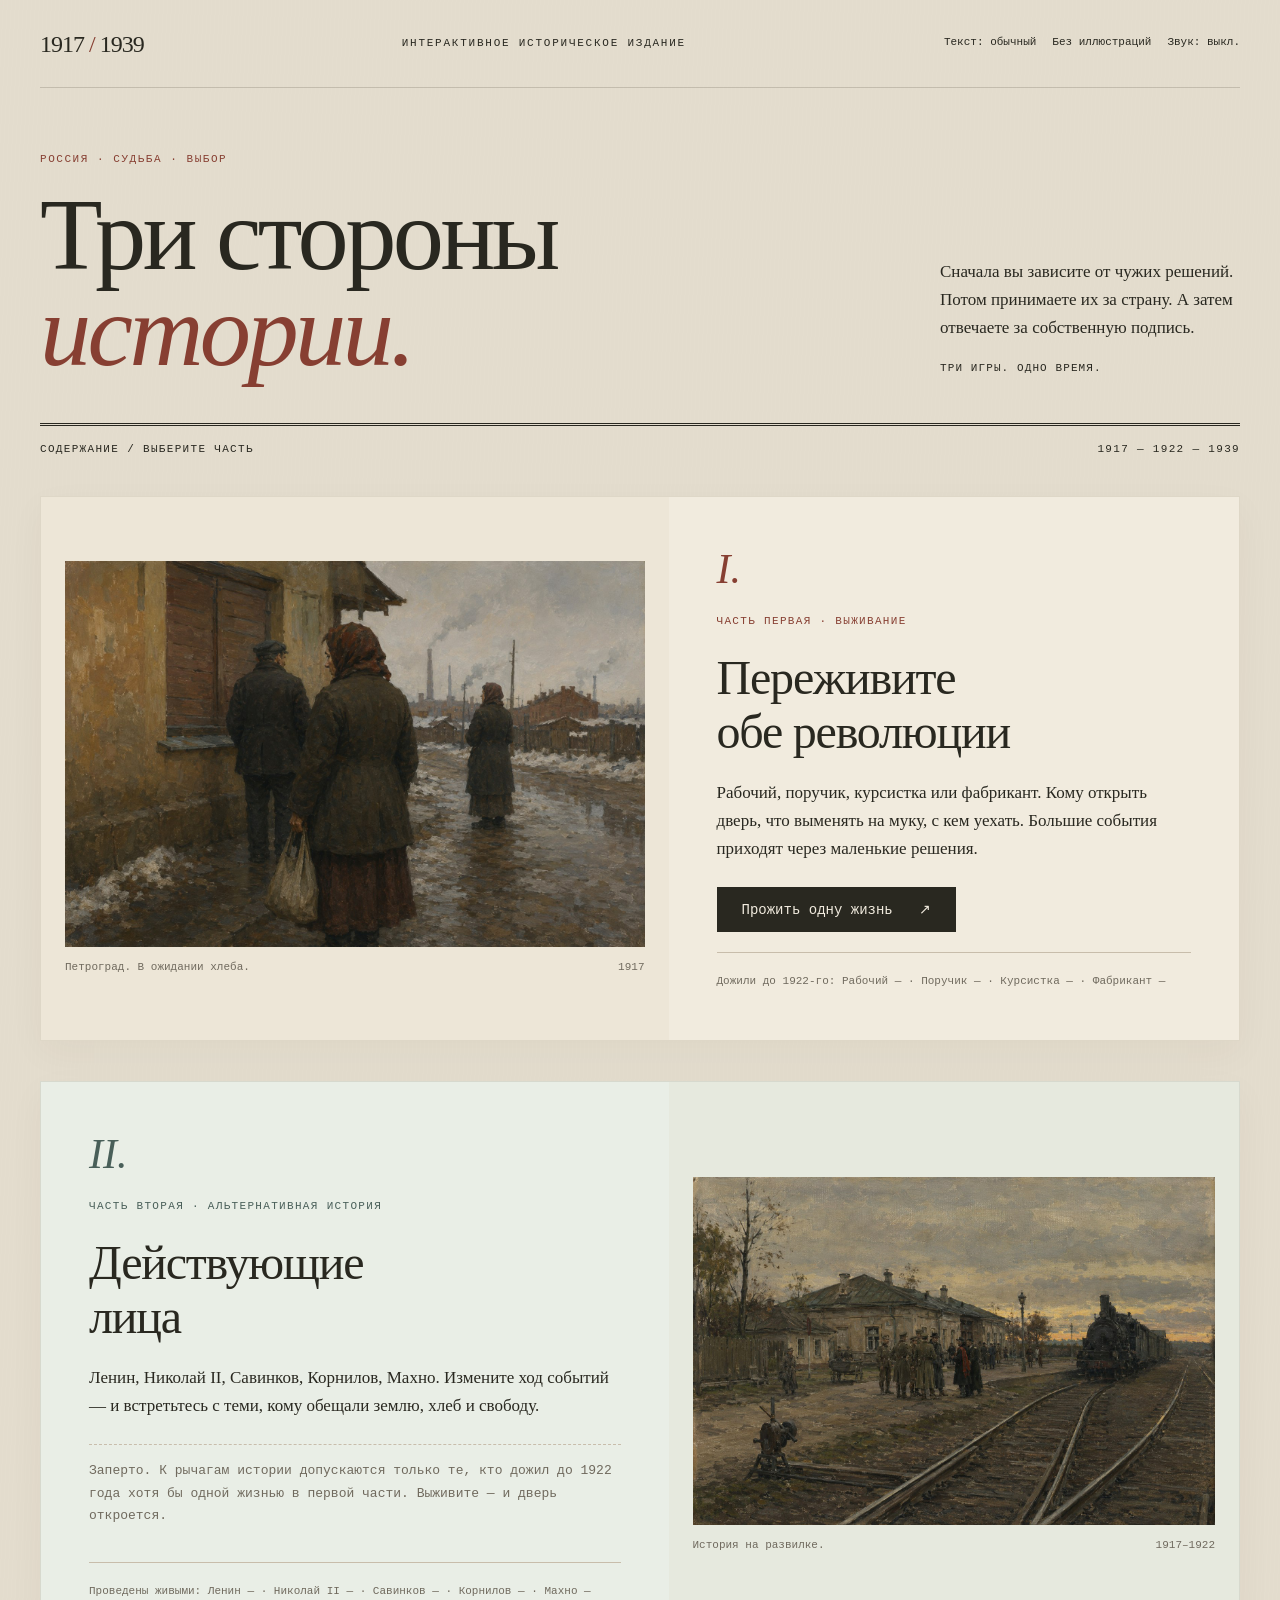
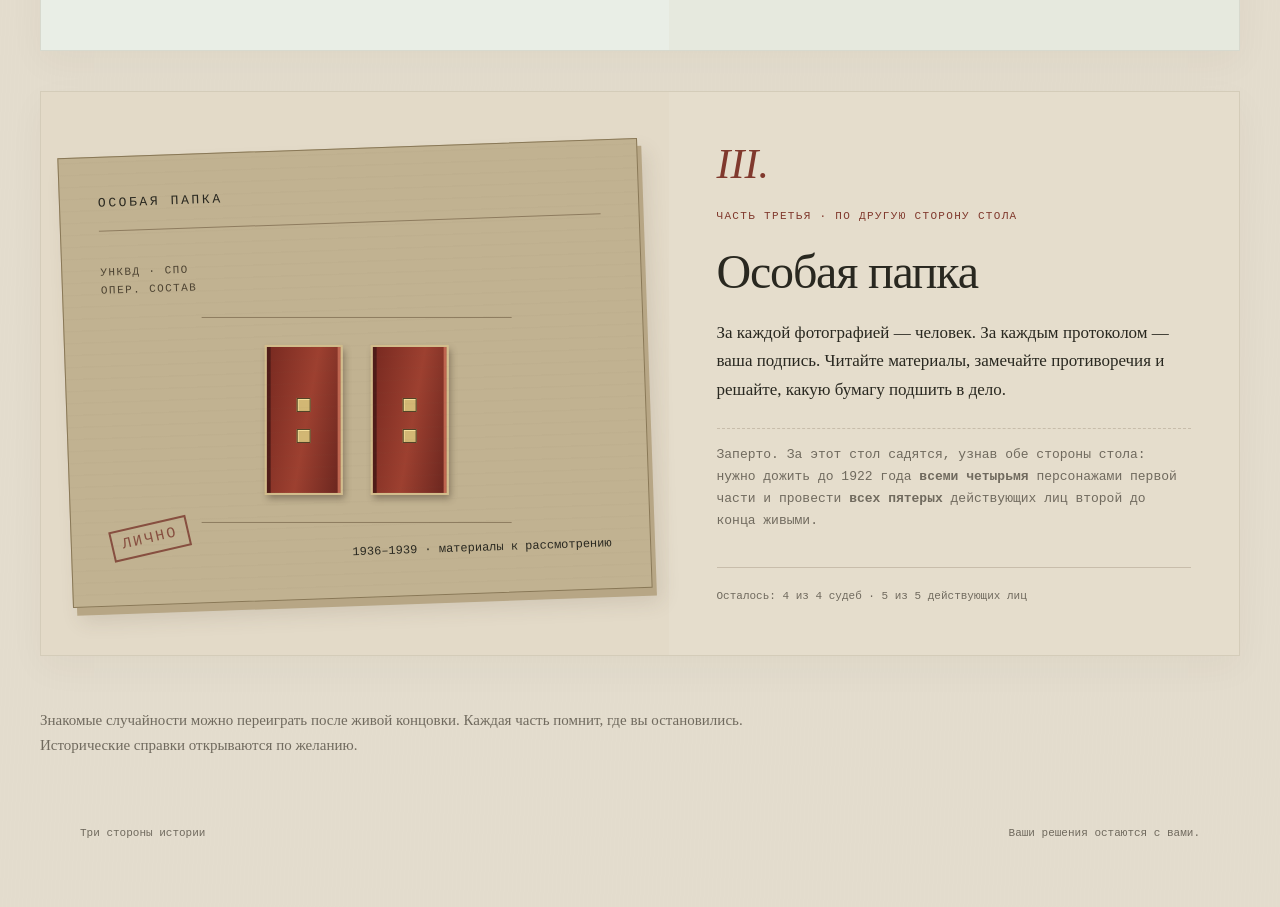
==== commit 2eec64eb: "Replace dossier cover portrait with NKVD insignia" ====
--- a/index.html
+++ b/index.html
@@ -26,7 +26,7 @@
 <div class="menu-copy"><span class="menu-number" aria-hidden="true">II.</span><div class="menu-eyebrow">Часть вторая · альтернативная история</div><h2>Действующие<br>лица</h2><p>Ленин, Николай II, Савинков, Корнилов, Махно. Измените ход событий — и встретьтесь с теми, кому обещали землю, хлеб и свободу.</p><span id="p2action"></span><div class="menu-progress" id="progress2"></div></div>
 </section>
 <section class="menu-part menu-folder" id="part3">
-<div class="menu-picture" data-reader-art><div class="folder-display"><img src="images/dossiers/ck-c1-zemtsov.jpg" alt="Фотокарточка Земцова: профиль и анфас" loading="lazy"><span>1936–1939 · материалы к рассмотрению</span></div></div>
+<div class="menu-picture" data-reader-art><div class="folder-display folder-insignia" role="img" aria-label="Картонная особая папка со служебными петлицами НКВД"><div class="insignia-code">УНКВД · СПО<br>ОПЕР. СОСТАВ</div><div class="collar-tabs" aria-hidden="true"><i class="collar-tab"><b></b><b></b></i><i class="collar-tab"><b></b><b></b></i></div><div class="folder-stamp">ЛИЧНО</div><span>1936–1939 · материалы к рассмотрению</span></div></div>
 <div class="menu-copy"><span class="menu-number" aria-hidden="true">III.</span><div class="menu-eyebrow">Часть третья · по другую сторону стола</div><h2>Особая папка</h2><p>За каждой фотографией — человек. За каждым протоколом — ваша подпись. Читайте материалы, замечайте противоречия и решайте, какую бумагу подшить в дело.</p><span id="p3action"></span><div class="menu-progress" id="progress3"></div></div>
 </section>
 <p class="edition-note">Знакомые случайности можно переиграть после живой концовки. Каждая часть помнит, где вы остановились. Исторические справки открываются по желанию.</p>
--- a/remaster.css
+++ b/remaster.css
@@ -54,6 +54,7 @@
 .menu-folder{--paper:#e5ddcc;--accent:#80392d}.folder-display{min-height:360px;padding:38px;background:#c1b291;transform:rotate(-2deg);border:1px solid #897857;box-shadow:4px 8px 0 #b7a685,8px 14px 20px #4f413822}
 .folder-display::before{content:'ОСОБАЯ ПАПКА';display:block;font:13px 'Courier New',monospace;letter-spacing:.2em;border-bottom:1px solid #8e7c5f;padding-bottom:20px}
 .folder-display img{width:100%;height:auto;display:block;transform:rotate(3deg);margin:30px 0 22px;box-shadow:1px 4px 8px #45382b35}.folder-display span{font:12px 'Courier New',monospace;display:block;text-align:right}
+.folder-insignia{position:relative;overflow:hidden}.folder-insignia::after{content:'';position:absolute;inset:0;pointer-events:none;opacity:.24;background:repeating-linear-gradient(0deg,transparent 0 10px,#6d5d4420 11px 12px)}.insignia-code{margin-top:32px;font:11px/1.65 'Courier New',monospace;letter-spacing:.13em;color:#4c4231}.collar-tabs{display:flex;justify-content:center;gap:28px;margin:26px auto 22px;padding:27px 10px;max-width:310px;border-top:1px solid #8e7c5f;border-bottom:1px solid #8e7c5f;transform:rotate(2deg)}.collar-tab{width:78px;height:150px;display:flex;flex-direction:column;align-items:center;justify-content:center;gap:17px;background:linear-gradient(100deg,#772920,#9d4030 53%,#69251e);border:2px solid #d3bd8c;box-shadow:inset 4px 0 #501c18,inset -3px 0 #bf6650,2px 4px 7px #45382b77}.collar-tab b{display:block;width:14px;height:14px;background:#d2b774;border:1px solid #4e4025;box-shadow:inset 1px 1px #f4df9b}.folder-stamp{position:absolute;left:39px;bottom:50px;color:#78362c;border:2px solid currentColor;padding:5px 9px;font:15px 'Courier New',monospace;letter-spacing:.16em;transform:rotate(-11deg);opacity:.8}.folder-insignia span{position:relative;z-index:1}
 .edition-note{padding:12px 0 40px;max-width:750px;font-size:15px;color:var(--muted)}
 @media(max-width:800px){body{padding:0 16px 40px}.edition-bar{min-height:76px;flex-wrap:wrap;padding:16px 0;gap:12px}.edition-label{display:none}.edition-nav{gap:14px}#app{margin-top:20px}.cover-heading{grid-template-columns:1fr;padding-top:40px;gap:25px}.cover-intro{max-width:500px}.menu-part{grid-template-columns:1fr}.menu-part:nth-of-type(2) .menu-picture{order:0}.menu-picture{padding:18px}.menu-copy{padding:28px}.menu-copy .menu-number{position:absolute;right:26px;top:18px;opacity:.35}.menu-copy h2{max-width:85%}.folder-display{max-width:450px;min-height:0;margin:12px auto}.site-footer{flex-wrap:wrap}.card{padding:26px}.result{padding-top:36px}.contents-line span:last-child{display:none}}
 @media(prefers-reduced-motion:reduce){*{scroll-behavior:auto!important}.choice button:hover{transform:none!important}}
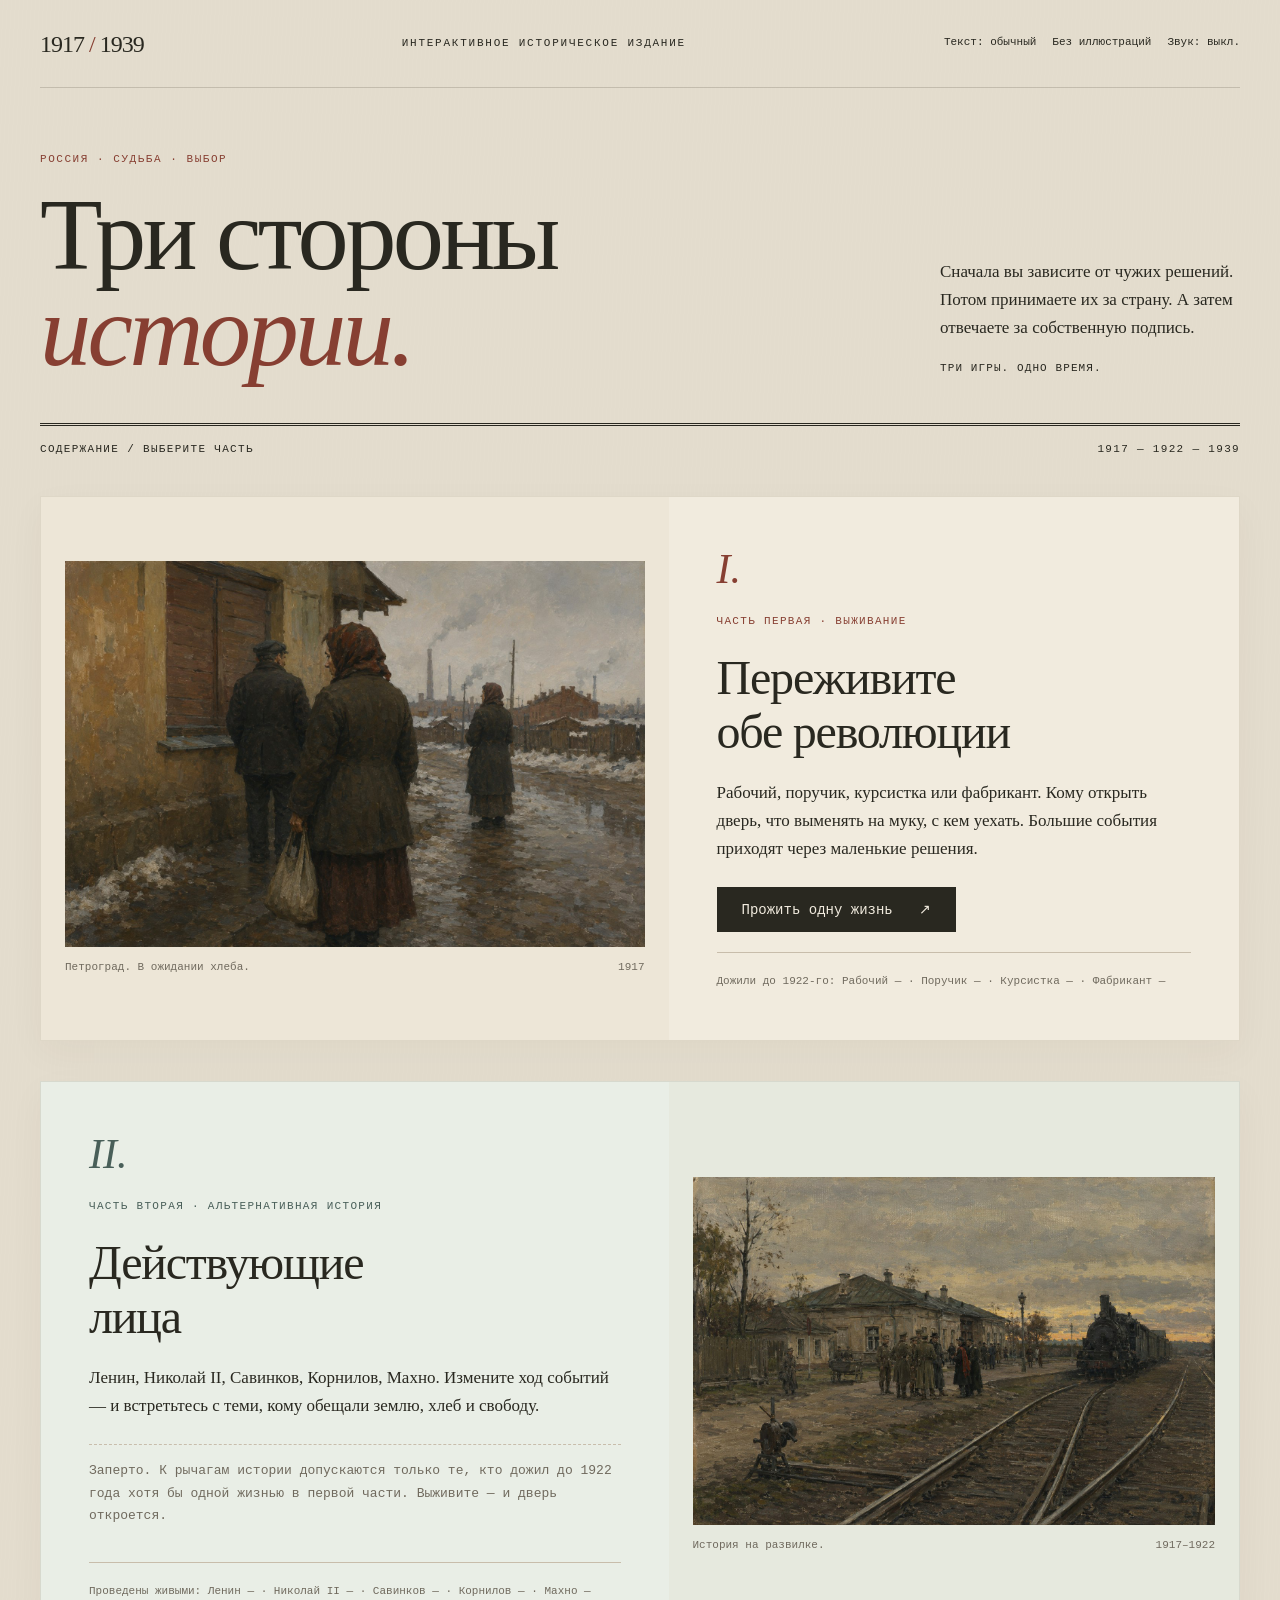
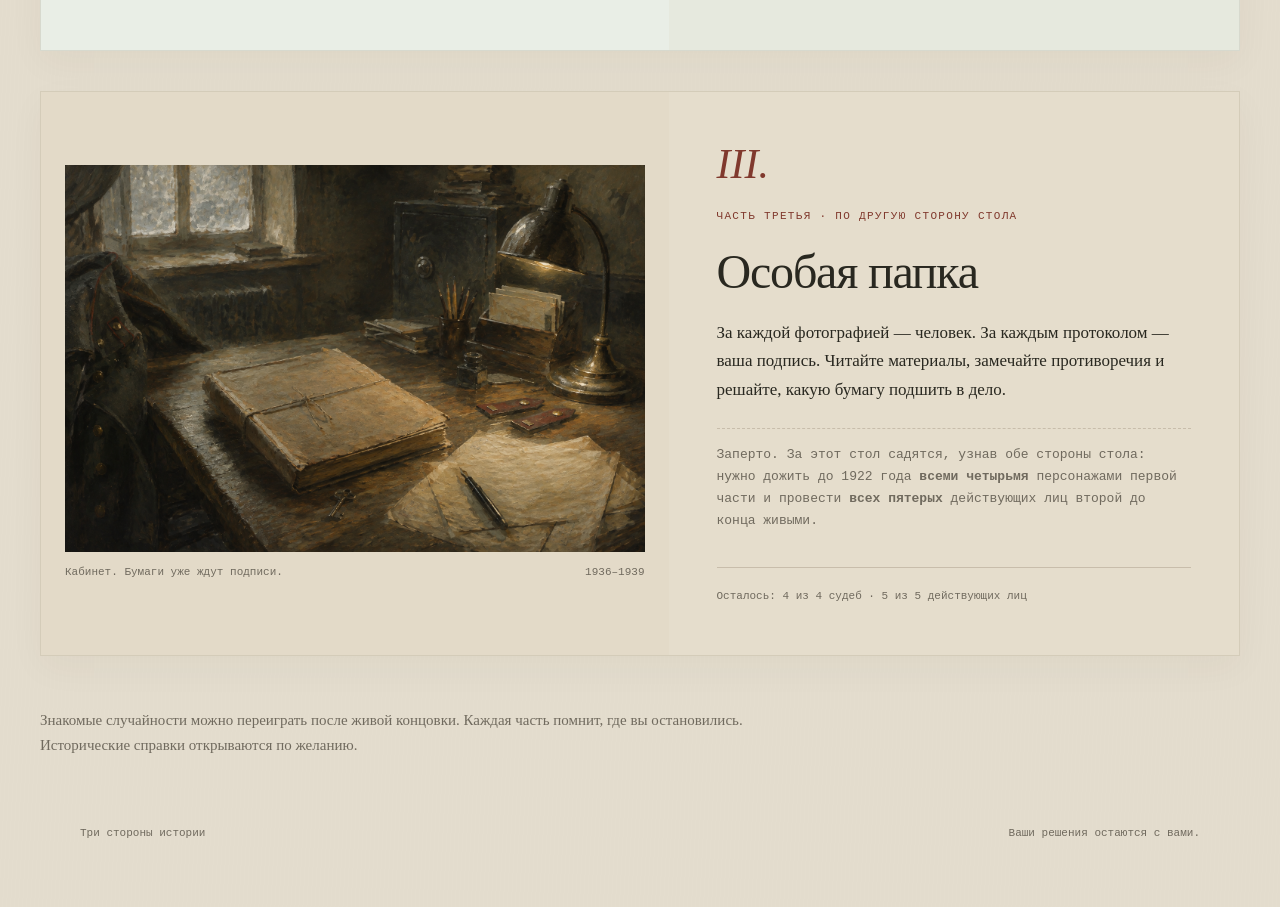
==== commit f50d231b: "Use painted NKVD desk illustration on dossier cover" ====
--- a/index.html
+++ b/index.html
@@ -26,7 +26,7 @@
 <div class="menu-copy"><span class="menu-number" aria-hidden="true">II.</span><div class="menu-eyebrow">Часть вторая · альтернативная история</div><h2>Действующие<br>лица</h2><p>Ленин, Николай II, Савинков, Корнилов, Махно. Измените ход событий — и встретьтесь с теми, кому обещали землю, хлеб и свободу.</p><span id="p2action"></span><div class="menu-progress" id="progress2"></div></div>
 </section>
 <section class="menu-part menu-folder" id="part3">
-<div class="menu-picture" data-reader-art><div class="folder-display folder-insignia" role="img" aria-label="Картонная особая папка со служебными петлицами НКВД"><div class="insignia-code">УНКВД · СПО<br>ОПЕР. СОСТАВ</div><div class="collar-tabs" aria-hidden="true"><i class="collar-tab"><b></b><b></b></i><i class="collar-tab"><b></b><b></b></i></div><div class="folder-stamp">ЛИЧНО</div><span>1936–1939 · материалы к рассмотрению</span></div></div>
+<figure class="menu-picture" data-reader-art><img class="menu-art" src="images/nkvd-desk.jpg" alt="Рабочий стол сотрудника НКВД: папка, бумаги, петлицы и настольная лампа" width="1536" height="1024" loading="lazy"><figcaption><span>Кабинет. Бумаги уже ждут подписи.</span><span>1936–1939</span></figcaption></figure>
 <div class="menu-copy"><span class="menu-number" aria-hidden="true">III.</span><div class="menu-eyebrow">Часть третья · по другую сторону стола</div><h2>Особая папка</h2><p>За каждой фотографией — человек. За каждым протоколом — ваша подпись. Читайте материалы, замечайте противоречия и решайте, какую бумагу подшить в дело.</p><span id="p3action"></span><div class="menu-progress" id="progress3"></div></div>
 </section>
 <p class="edition-note">Знакомые случайности можно переиграть после живой концовки. Каждая часть помнит, где вы остановились. Исторические справки открываются по желанию.</p>
--- a/remaster.css
+++ b/remaster.css
@@ -51,10 +51,7 @@
 .menu-progress{font:11px/1.9 'Courier New',monospace;color:var(--muted);padding-top:18px;margin-top:20px;border-top:1px solid var(--line)}
 .menu-progress b{color:var(--ink);font-weight:normal}.menu-lock{font:13px/1.7 'Courier New',monospace;color:var(--muted);padding:15px 0;border-top:1px dashed var(--line)}
 .menu-part:nth-of-type(2){--paper:#e9eee6;--accent:#495f59}.menu-part:nth-of-type(2) .menu-picture{order:2}
-.menu-folder{--paper:#e5ddcc;--accent:#80392d}.folder-display{min-height:360px;padding:38px;background:#c1b291;transform:rotate(-2deg);border:1px solid #897857;box-shadow:4px 8px 0 #b7a685,8px 14px 20px #4f413822}
-.folder-display::before{content:'ОСОБАЯ ПАПКА';display:block;font:13px 'Courier New',monospace;letter-spacing:.2em;border-bottom:1px solid #8e7c5f;padding-bottom:20px}
-.folder-display img{width:100%;height:auto;display:block;transform:rotate(3deg);margin:30px 0 22px;box-shadow:1px 4px 8px #45382b35}.folder-display span{font:12px 'Courier New',monospace;display:block;text-align:right}
-.folder-insignia{position:relative;overflow:hidden}.folder-insignia::after{content:'';position:absolute;inset:0;pointer-events:none;opacity:.24;background:repeating-linear-gradient(0deg,transparent 0 10px,#6d5d4420 11px 12px)}.insignia-code{margin-top:32px;font:11px/1.65 'Courier New',monospace;letter-spacing:.13em;color:#4c4231}.collar-tabs{display:flex;justify-content:center;gap:28px;margin:26px auto 22px;padding:27px 10px;max-width:310px;border-top:1px solid #8e7c5f;border-bottom:1px solid #8e7c5f;transform:rotate(2deg)}.collar-tab{width:78px;height:150px;display:flex;flex-direction:column;align-items:center;justify-content:center;gap:17px;background:linear-gradient(100deg,#772920,#9d4030 53%,#69251e);border:2px solid #d3bd8c;box-shadow:inset 4px 0 #501c18,inset -3px 0 #bf6650,2px 4px 7px #45382b77}.collar-tab b{display:block;width:14px;height:14px;background:#d2b774;border:1px solid #4e4025;box-shadow:inset 1px 1px #f4df9b}.folder-stamp{position:absolute;left:39px;bottom:50px;color:#78362c;border:2px solid currentColor;padding:5px 9px;font:15px 'Courier New',monospace;letter-spacing:.16em;transform:rotate(-11deg);opacity:.8}.folder-insignia span{position:relative;z-index:1}
+.menu-folder{--paper:#e5ddcc;--accent:#80392d}
 .edition-note{padding:12px 0 40px;max-width:750px;font-size:15px;color:var(--muted)}
 @media(max-width:800px){body{padding:0 16px 40px}.edition-bar{min-height:76px;flex-wrap:wrap;padding:16px 0;gap:12px}.edition-label{display:none}.edition-nav{gap:14px}#app{margin-top:20px}.cover-heading{grid-template-columns:1fr;padding-top:40px;gap:25px}.cover-intro{max-width:500px}.menu-part{grid-template-columns:1fr}.menu-part:nth-of-type(2) .menu-picture{order:0}.menu-picture{padding:18px}.menu-copy{padding:28px}.menu-copy .menu-number{position:absolute;right:26px;top:18px;opacity:.35}.menu-copy h2{max-width:85%}.folder-display{max-width:450px;min-height:0;margin:12px auto}.site-footer{flex-wrap:wrap}.card{padding:26px}.result{padding-top:36px}.contents-line span:last-child{display:none}}
 @media(prefers-reduced-motion:reduce){*{scroll-behavior:auto!important}.choice button:hover{transform:none!important}}
